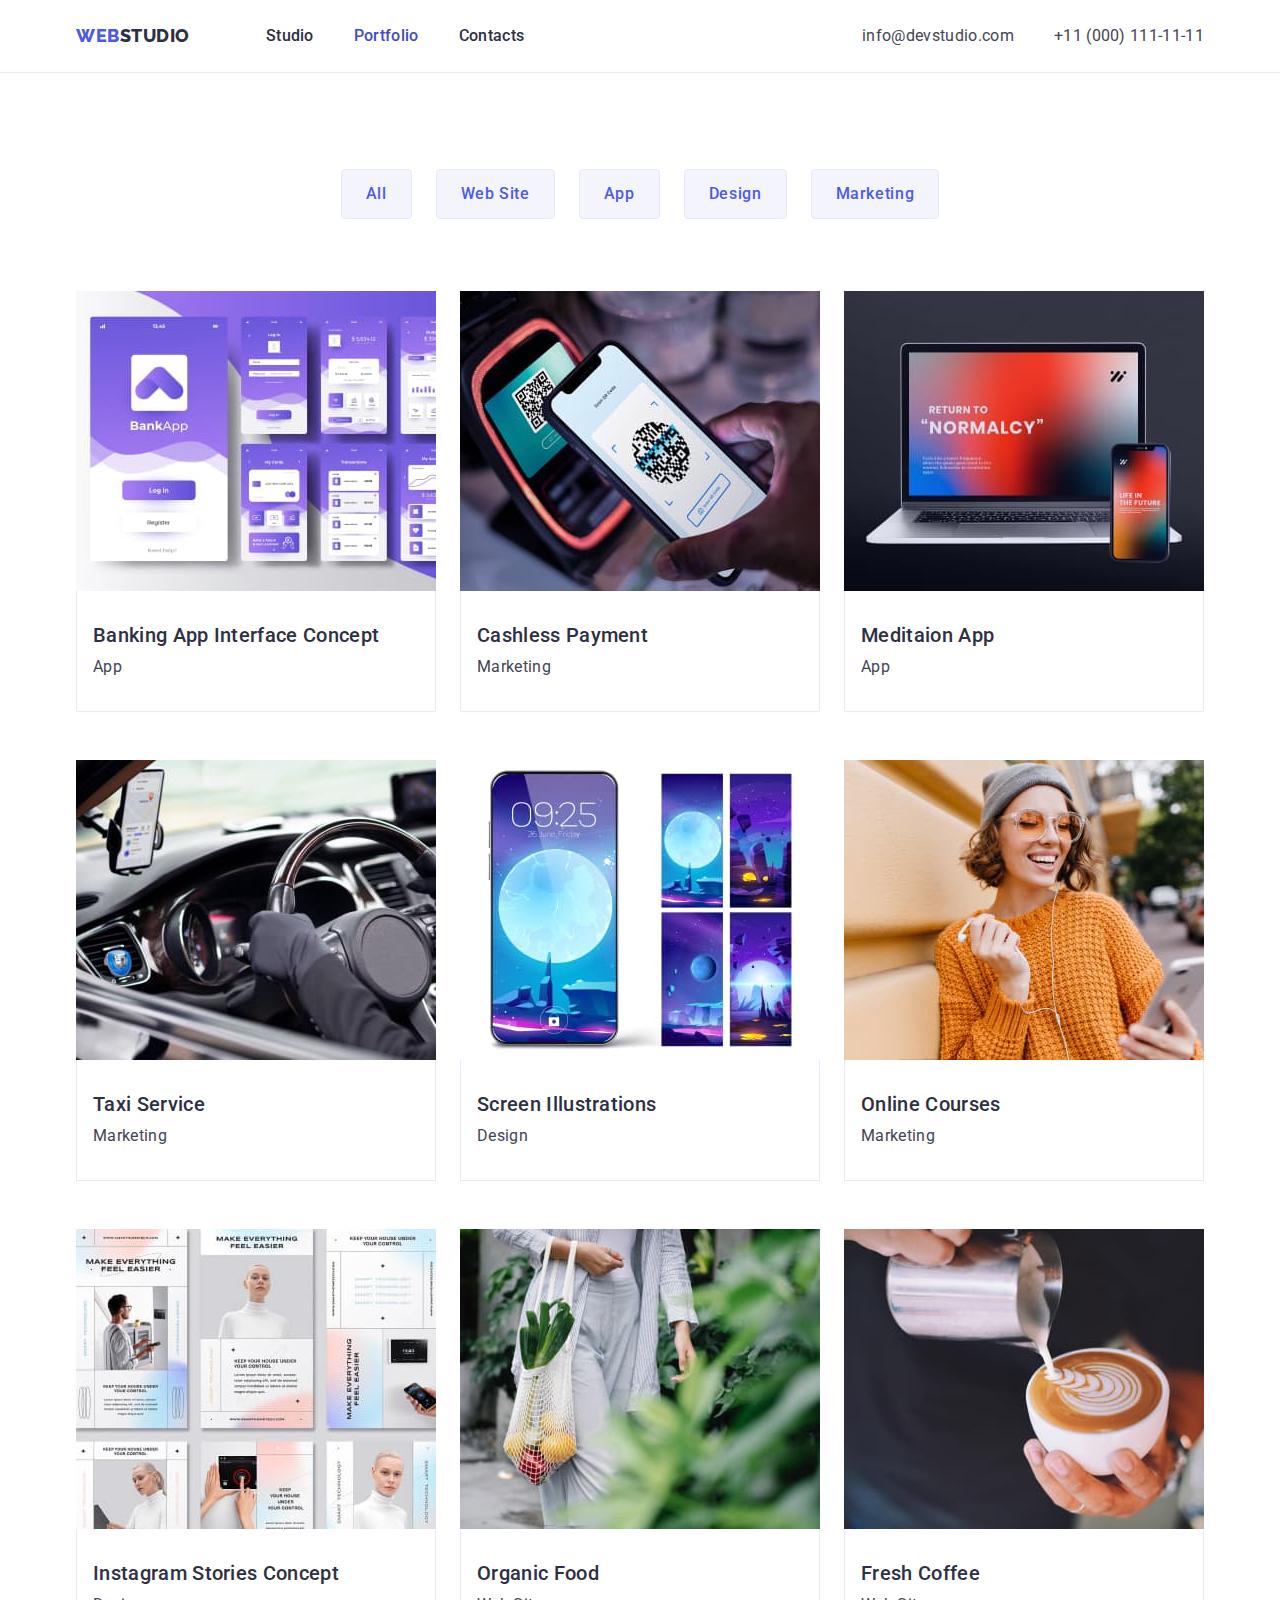
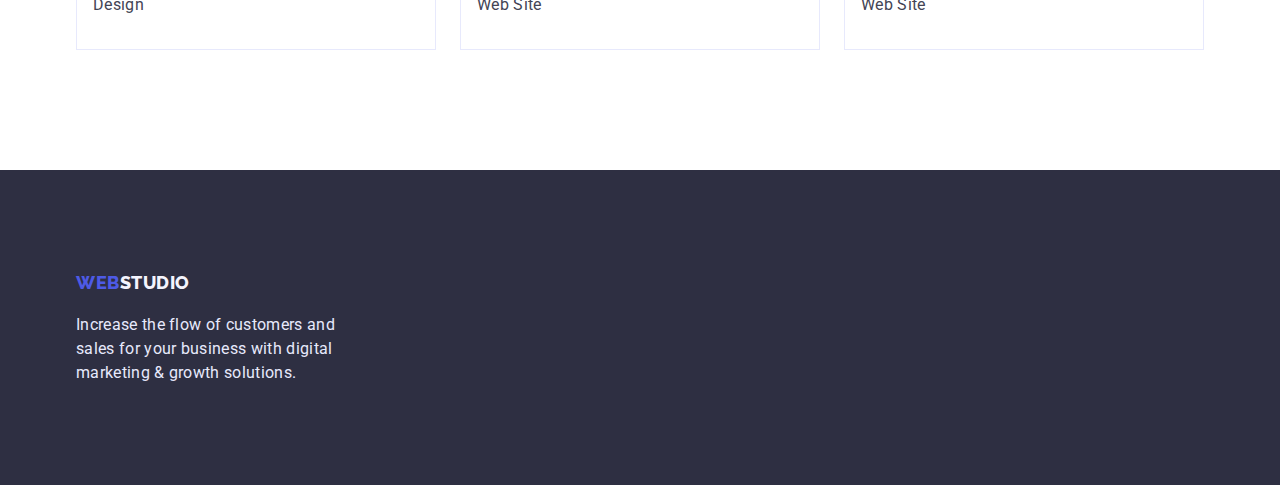
==== portfolio.html @ d82c8820 "Initial commit" ====
<!DOCTYPE html>
<html lang="en">
<head>
    <meta charset="UTF-8">
    <meta http-equiv="X-UA-Compatible" content="IE=edge">
    <meta name="viewport" content="width=device-width, initial-scale=1.0">
    <title>Document</title>
    <link href="https://fonts.googleapis.com/css2?family=Raleway:wght@800&family=Roboto:wght@400;500;700;900&display=swap" rel="stylesheet">
    <link rel="stylesheet" href="https://cdnjs.cloudflare.com/ajax/libs/modern-normalize/1.1.0/modern-normalize.min.css">
    <link rel="stylesheet" href="./css/styles.css">
</head>
<body>
  <header class="header">
    <div class="container header-contanier">
   <nav class="header-contanier">
     <a href="./index.html" class="logo">WEB<span class="logos">STUDIO</span></a>
     <ul class="site-nav list">
        <li class="site-nav-contanier"> <a href="./index.html" class="link">Studio</a></li>
        <li class="site-nav-contanier"> <a href="./portfolio.html" class="link current">Portfolio</a></li>
        <li class="site-nav-contanier"> <a href="" class="link">Contacts</a></li>
     </ul>
     </nav>
     <ul class="auth-nav header-contanier list">
        <li class="auth-nav-contanier"> <a href="mailto:info@devstudio.com" class="address">info@devstudio.com</a></li>
        <li> <a href="tel:+110001111111" class="address">+11 (000) 111-11-11</a></li>
     </ul>
    </div>
</header>
    <main>
      <section class="section-list">
         <div class="container">
        <h1 class="visually-hidden">Portfolio</h1>
        <ul class="button-lists list">
            <li>
                <button type="button" class="button-menu">All</button>
            </li>
            <li>
                <button type="button" class="button-menu">Web Site</button>
            </li>
            <li>
                <button type="button" class="button-menu" >App</button>
            </li>
            <li>
                <button type="button" class="button-menu">Design</button>
            </li>
            <li>
                <button type="button" class="button-menu">Marketing</button>
            </li>
        </ul>
        <ul class="section-work list ">
            <li class="section-but">
                <a href="" class="cards">
                <img class="cards-img" src="./images/img1.jpg" alt="photo interface" width="360"  >
             <div class="section-cards">
                <h2 class="section-tatle-next cards-text">Banking App Interface Concept</h2>
                <p class="featyre-lists cards-text">App</p>
             </div>   
            </a>
            </li>
            <li class="section-but">
                <a href="" class="cards">
                <img class="cards-img" src="./images/img2.jpg" alt="photo phone" width="360"  >
             <div class="section-cards">
                <h2 class="section-tatle-next cards-text">Cashless Payment</h2>
                <p class="featyre-lists cards-text">Marketing</p>
             </div>    
            </a>
            </li>
             <li class="section-but">
                <a href="" class="cards">
                 <img class="cards-img" src="./images/img3.jpg" alt="laptop" width="360">
              <div class="section-cards">
                 <h2 class="section-tatle-next cards-text">Meditaion App</h2>
                <p class="featyre-lists cards-text">App</p>
              </div>   
            </a>
            </li>
             <li class="section-but">
                <a href="" class="cards">
                 <img class="cards-img" src="./images/img4.jpg" alt="avto" width="360">
               <div class="section-cards">
                 <h2 class="section-tatle-next cards-text">Taxi Service</h2>
                <p class="featyre-lists cards-text">Marketing</p>
            </div>   
            </a>
            </li>
             <li class="section-but">
                <a href="" class="cards">
                 <img class="cards-img" src="./images/img5.jpg" alt="phone background" width="360">
               <div class="section-cards">
                 <h2 class="section-tatle-next cards-text">Screen Illustrations</h2>
                <p class="featyre-lists cards-text">Design</p>
               </div>    
            </a>
            </li>
             <li class="section-but">
                <a href="" class="cards">
                <img class="cards-img" src="./images/img6.jpg" alt="girl smiles" width="360">
               <div class="section-cards">
                <h2 class="section-tatle-next cards-text">Online Courses</h2>
                <p class="featyre-lists cards-text">Marketing</p>
               </div>    
            </a>
            </li>
             <li>
                <a href="" class="cards">
                <img class="cards-img" src="./images/img7.jpg" alt="instagram" width="360">
              <div class="section-cards">
                <h2 class="section-tatle-next cards-text">Instagram Stories Concept</h2>
                <p class="featyre-lists cards-text">Design</p>
              </div>    
            </a>
            </li>
             <li>
                <a href="" class="cards">
                <img class="cards-img" src="./images/img8.jpg" alt="bag of fruit" width="360">
                <div class="section-cards">  
                <h2 class="section-tatle-next cards-text">Organic Food</h2>
                <p class="featyre-lists cards-text">Web Site</p>
            </div>  
            </a>
            </li>
             <li>
                <a href="" class="cards">
                 <img class="cards-img" src="./images/img9.jpg" alt="making coffee" width="360">
                <div class="section-cards">
                 <h2 class="section-tatle-next cards-text">Fresh Coffee</h2>
                <p class="featyre-lists cards-text">Web Site</p>
               </div>    
            </a>
            </li>
          </ul>
         </div>
       </section>
    </main>
    <footer class="footer">
      <div class="container">
       <a href="./index.html" class="logo-footer">WEB<span class="logos-footer">STUDIO</span></a>
       <p class="footer-text footer-container">Increase the flow of customers and sales for your business with digital marketing & growth solutions.</p>
      </div>
   </footer>
</body>
</html>
---- css/styles.css ----
:root {
    --primary-text-color: #434455;
    --title-text-color: #2E2F42;
    --accent-color: #FFFFFF;
    --logo-color: #4D5AE5;
    --footer-color: #E7E9FC;
    --logos-color: #F4F4FD;
    --active-color: #404BBF;
    --primary-bc-color: #FFFFFF;
    --title-bg-color: #4D5AE5;
    --button-bg-color: #F4F4FD;
    --button-bcg-color:#404BBF;
    --hero-bg-color: #2E2F42;
}

h1, h2, h3, p {
    margin: 0;
}

ul {
    margin: 0;
    padding: 0;
}

img {
    display: block;
}

.list {
    list-style: none;
}

body {
    margin: 0;

    background-color: var(--primary-bc-color);
    color: var(--primary-text-color);
    font-family: 'Roboto', sans-serif;
    font-weight: 400; 
    font-size: 16px;
    line-height: 1.5;
    letter-spacing: 0.02em;
}

.container {
    width: 1158px;
    margin: 0 auto;
    padding-left: 15px;
    padding-right: 15px;
}

.header-contanier {
    display: flex;
    align-items: center;
}

.header {
    border-bottom: 1px solid #E7E9FC;
}

/* logo */

.logo {
    margin-right: 76px;

    color: var(--logo-color);
    font-family: 'Raleway', sans-serif;
    font-weight: 800;
    font-size: 18px;
    line-height: 1.33;
    letter-spacing: 0.03em;
    text-decoration: none;
}

.logos {
    
    color: var(--title-text-color);
    font-family: 'Raleway', sans-serif;
    font-weight: 800;
    font-size: 18px;
    line-height: 1.33;
    letter-spacing: 0.03em;
    text-decoration: none;

}

.logo-footer {
    color: var(--logo-color);
    font-family: 'Raleway', sans-serif;
    font-size: 18px;
     font-weight: 800;
    line-height: 1.17;
    letter-spacing: 0.03em;
    text-decoration: none;
}

.logos-footer {
    color: var(--logos-color);
    font-family: 'Raleway', sans-serif;
    font-weight: 800;
    font-size: 18px;
    line-height: 1.17;
    letter-spacing: 0.03em;
    text-decoration: none;
}

/* site-nav */

.site-nav {
    display: flex;
    align-items: center;
    padding-top: 24px;
    padding-bottom: 24px;

}

.site-nav-contanier:not(:last-child) {
    margin-right: 40px;
}

.site-nav .link {
    color: var(--title-text-color);
    font-weight: 500;
    text-decoration: none;
}

.site-nav .link:hover,
.site-nav .link:focus {
    color: var(--active-color);
}

.site-nav .link.current {
    color: var(--active-color);
}

.auth-nav {
    display: flex;
    align-items: center;
    margin-left: auto;
    padding-top: 24px;
    padding-bottom: 24px;
}

.auth-nav-contanier {
    margin-right: 40px;
}

.auth-nav .address{
    color: var(--primary-text-color);
    text-decoration: none;
}

.auth-nav .address:hover,
.auth-nav .address:focus {
    color: var(--active-color);
}


/* hero */

.hero {
    padding-top: 188px;
    padding-bottom: 188px;
    background-color: var(--hero-bg-color);
    text-align: center;
}

.hero-title {
    width: 496px;
    margin-bottom: 48px;
    margin-left: auto;
    margin-right: auto;
    
    color: var(--accent-color);
    font-weight: 700;
    font-size: 56px;
    line-height: 1.07;
    text-align: center;
}

/* section */

.visually-hidden {
    visibility: hidden;
    display: none;
}

.section {
    padding-top: 120px;
    padding-bottom: 120px;
}

.section-direction {
    padding-bottom: 120px;
}

.section-worker {
    padding-top: 120px;
    padding-bottom: 120px;

    background-color: var(--button-bg-color);
}

.section-title {
    margin-bottom: 72px;

    color: var(--title-text-color);
    font-weight: 700;
    font-size: 36px;
    line-height: 1.1;
    text-align: center;
}

.section-tatle-next {
    margin-bottom: 8px;

    color: var(--title-text-color);
    font-weight: 500;
    font-size: 20px;
    line-height: 1.2; 
    text-align: center;
}

.section-title-list {
    border: 1px solid #E7E9FC;
}

.section-worker-list {
    padding-top: 32px;
    padding-bottom: 32px;
    justify-content: center;
    gap: 24px;
    
    background: #FFFFFF;
    box-shadow: 0px 1px 6px rgba(46, 47, 66, 0.08), 0px 1px 1px rgba(46, 47, 66, 0.16), 0px 2px 1px rgba(46, 47, 66, 0.08);
    border-radius: 0px 0px 4px 4px;
}

.section-work {
    display: flex;
    flex-wrap: wrap;
    margin: 0;
    padding: 0;
    grid-gap: 48px 24px;
    justify-content: center;
    text-align: left;
}   

.section-cards {
    border-left: 1px solid #E7E9FC;
    border-bottom: 1px solid #E7E9FC;
    border-right: 1px solid #E7E9FC;
    padding-top: 32px;
    padding-bottom: 32px;
    padding-left: 16px;

}

.section-menu {
    display: flex;
}

.featyre-lists {
    text-align: center;
    color: var(--primary-text-color);
 }

 .section-list {
    padding-top: 96px;
    padding-bottom: 120px;
 }
 
.featyre-section {
    display: flex;
    gap: 24px;
    justify-content: center;
}

.featyre-text-title {
    text-align: left;
    color: var(--primary-text-color);
}

.featyre {
    display: flex;
    gap: 24px;
    justify-content: center;
}

.cards {
    text-decoration: none;
}

.cards-text {
    text-align: left;
}

/* button */

.hero-button {
    display: inline-block;
    padding: 14px 30px;
    box-shadow: 0px 4px 4px rgba(0, 0, 0, 0.15);
    border-radius: 4px;
    border: #4D5AE5;

    color: var(--accent-color);
    background-color: var(--title-bg-color);
   
    font-family: 'Roboto', sans-serif;
    font-weight: 500;
    font-size: 16px;
    line-height: 1.5;
    letter-spacing: 0.04em;
    text-align: center;
    cursor: pointer;  
}


.hero-button:hover,
.hero-button:focus {
    background-color: var(--button-bcg-color);
}

.button-lists {
    display: flex;
    justify-content: center;
    gap: 24px;
    margin-bottom: 72px;
}

.button-menu {
    border: 1px solid #E7E9FC;
    border-radius: 4px;
    padding: 12px 24px;

    color: var(--logo-color);
    background-color: var(--button-bg-color);
   
    font-family: 'Roboto', sans-serif;
    font-weight: 500;
    font-size: 16px;
    line-height: 1.5;
    letter-spacing: 0.04em;
    cursor: pointer;
    text-align: center;
}

.button-menu:hover,
.button-menu:focus {
    background-color: var(--button-bcg-color);
    color: var(--accent-color);
}

/* footer */

.footer {
    padding-top: 101.5px;
    padding-bottom: 100px;

    background-color: var(--hero-bg-color);
}

.footer-container {
    display: flex;
    justify-content: flex-start;
}

.footer-text {
    margin-top: 17.5px;
    width: 264px;
    text-align: left;

    color: var(--footer-color);
}
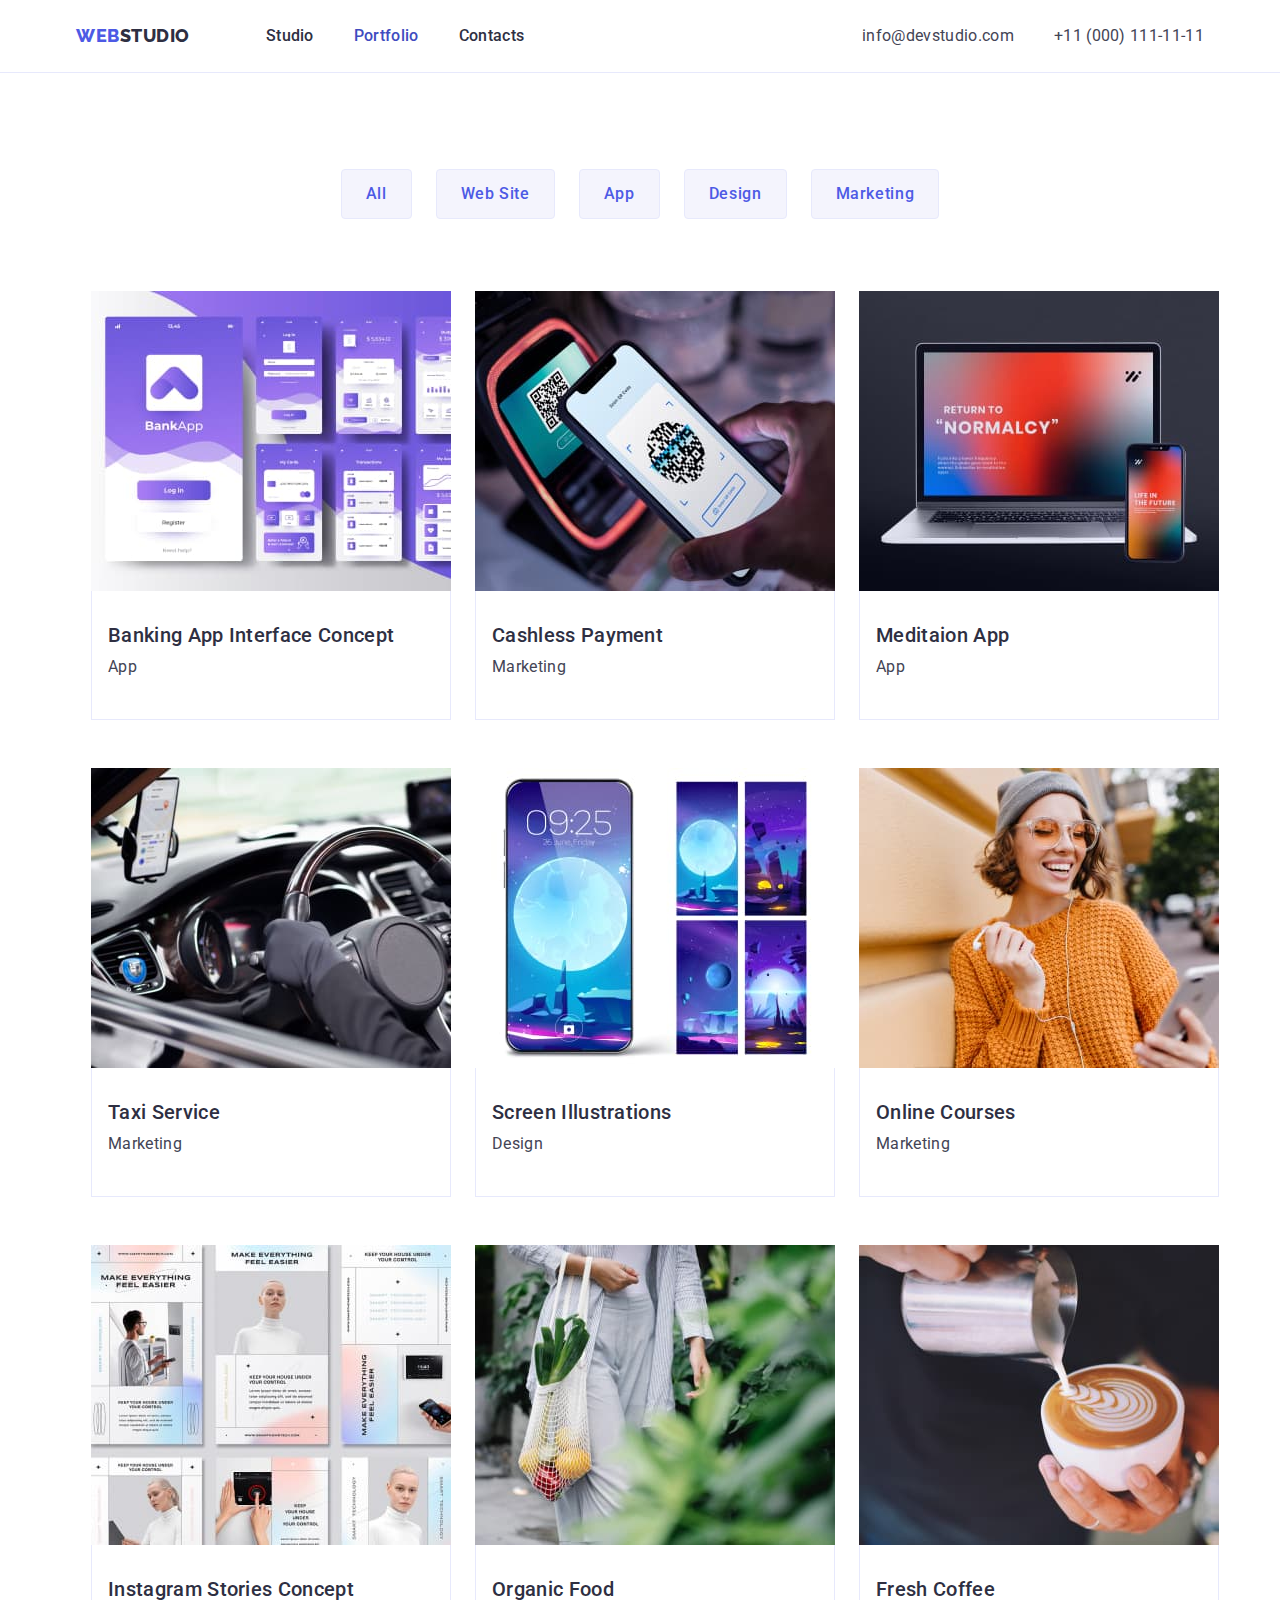
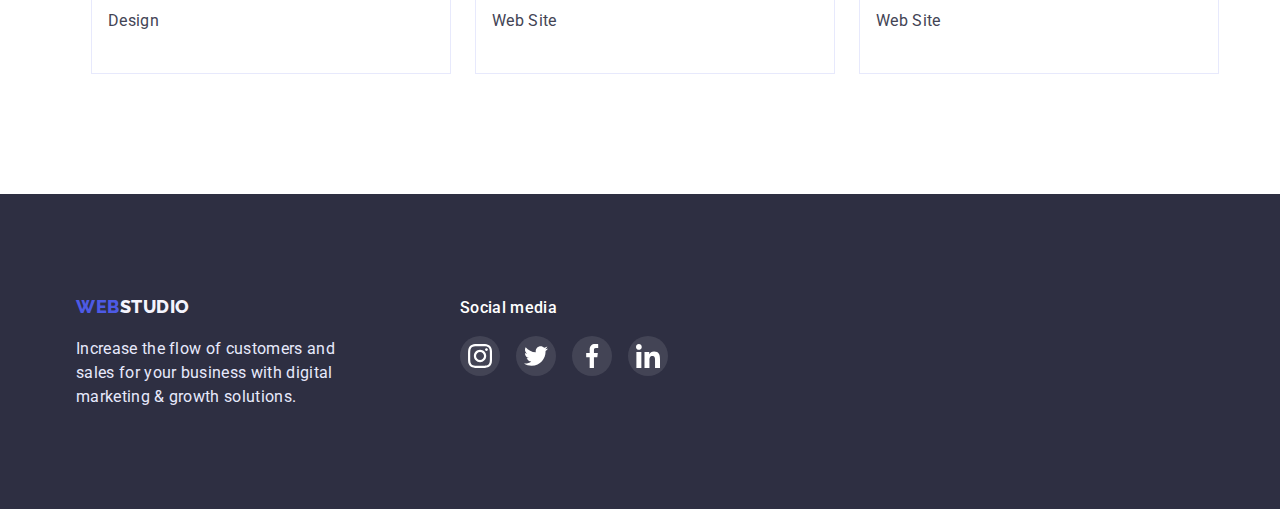
==== commit fcf4e75c: "svg" ====
--- a/portfolio.html
+++ b/portfolio.html
@@ -47,7 +47,7 @@
                 <button type="button" class="button-menu">Marketing</button>
             </li>
         </ul>
-        <ul class="section-work list ">
+        <ul class="section-work list">
             <li class="section-but">
                 <a href="" class="cards">
                 <img class="cards-img" src="./images/img1.jpg" alt="photo interface" width="360"  >
@@ -102,7 +102,7 @@
                </div>    
             </a>
             </li>
-             <li>
+             <li class="section-but">
                 <a href="" class="cards">
                 <img class="cards-img" src="./images/img7.jpg" alt="instagram" width="360">
               <div class="section-cards">
@@ -111,7 +111,7 @@
               </div>    
             </a>
             </li>
-             <li>
+             <li class="section-but">
                 <a href="" class="cards">
                 <img class="cards-img" src="./images/img8.jpg" alt="bag of fruit" width="360">
                 <div class="section-cards">  
@@ -120,7 +120,7 @@
             </div>  
             </a>
             </li>
-             <li>
+             <li class="section-but">
                 <a href="" class="cards">
                  <img class="cards-img" src="./images/img9.jpg" alt="making coffee" width="360">
                 <div class="section-cards">
@@ -135,9 +135,46 @@
     </main>
     <footer class="footer">
       <div class="container">
+        <div class="container-footer">
+        <div class="footer-container">
        <a href="./index.html" class="logo-footer">WEB<span class="logos-footer">STUDIO</span></a>
-       <p class="footer-text footer-container">Increase the flow of customers and sales for your business with digital marketing & growth solutions.</p>
+       <p class="footer-text">Increase the flow of customers and sales for your business with digital marketing & growth solutions.</p>
       </div>
-   </footer>
+       <div class="footer-container">
+      <p class="footer-social">Social media</p>
+      <ul class="footer-list list">
+        <li class="footer-list-next">
+          <a class="footer-link" href="">
+            <svg class="footer-svg" width="24" height="24">
+              <use class="footer-use" href="./images/icons.svg#instagram"></use>
+            </svg>
+          </a>
+        </li>
+        <li class="footer-list-next">
+          <a class="footer-link" href="">
+            <svg class="footer-svg" width="24" height="24">
+              <use class="footer-use" href="./images/icons.svg#twitter"></use>
+            </svg>
+          </a>
+        </li>
+        <li class="footer-list-next">
+          <a class="footer-link" href="">
+            <svg class="footer-svg" width="24" height="24">
+              <use class="footer-use" href="./images/icons.svg#facebook"></use>
+            </svg>
+          </a>
+        </li>
+        <li class="footer-list-next">
+          <a class="footer-link" href="">
+            <svg class="footer-svg" width="24" height="24">
+              <use class="footer-use" href="./images/icons.svg#linkedin"></use>
+            </svg>
+          </a>
+        </li>
+      </ul>
+    </div>
+  </div>
+    </div>
+  </footer>
 </body>
 </html>--- a/css/styles.css
+++ b/css/styles.css
@@ -165,6 +165,12 @@
     padding-bottom: 188px;
     background-color: var(--hero-bg-color);
     text-align: center;
+    background-image: linear-gradient(rgba(46, 47, 66, 0.7), rgba(46, 47, 66, 0.7)), 
+    url('../images/hero.jpg');
+    background-repeat: no-repeat;
+    background-size: cover;
+    width: 1440px;
+    margin: 0 auto;
 }
 
 .hero-title {
@@ -238,7 +244,13 @@
     border-radius: 0px 0px 4px 4px;
 }
 
+.section-gustomers {
+    padding-top: 120px;
+    padding-bottom: 120px;
+}
+
 .section-work {
+    width: 1158px;
     display: flex;
     flex-wrap: wrap;
     margin: 0;
@@ -247,6 +259,12 @@
     justify-content: center;
     text-align: left;
 }   
+
+.section-but:hover,
+.section-but:focus {
+    border: 1px solid #F4F4FD;
+    box-shadow: 0px 1px 6px rgba(46, 47, 66, 0.08), 0px 1px 1px rgba(46, 47, 66, 0.16), 0px 2px 1px rgba(46, 47, 66, 0.08);
+}
 
 .section-cards {
     border-left: 1px solid #E7E9FC;
@@ -262,15 +280,16 @@
     display: flex;
 }
 
-.featyre-lists {
-    text-align: center;
-    color: var(--primary-text-color);
- }
-
- .section-list {
+.section-list {
     padding-top: 96px;
     padding-bottom: 120px;
  }
+
+.featyre-lists {
+    text-align: center;
+    color: var(--primary-text-color);
+    margin-bottom: 8px;
+ }
  
 .featyre-section {
     display: flex;
@@ -279,8 +298,13 @@
 }
 
 .featyre-text-title {
+    width: 264px;
     text-align: left;
     color: var(--primary-text-color);
+}
+
+.featyre-text {
+    flex-basis: calc((100% - 3 * 24px) / 4);
 }
 
 .featyre {
@@ -354,6 +378,84 @@
     color: var(--accent-color);
 }
 
+/* icon */
+
+.section-title-icon {
+    width: 264px;
+    height: 112px;
+    display: flex;
+    background-color: #F4F4FD;
+    border-radius: 4px;
+    margin-bottom: 8px;
+    justify-content: center;
+    align-items: center; 
+    gap: 24px;
+}
+
+.featyre-icon {
+    display: flex;
+    width: 64px;
+    height: 64px; 
+}
+
+.featyre-worker-icon {
+    display: flex;
+    justify-content: center;
+    gap: 24px;
+}
+
+.featyre-lists-icon {
+    display: flex;
+    align-items: center;
+    justify-content: center;
+    width: 40px;
+    height: 40px;
+    border-radius: 50%;
+    background-color: var(--title-bg-color);
+}
+
+
+.featyre-lists-icon:hover,
+.featyre-lists-icon:focus {
+    background-color: #404BBF;
+}
+
+.featyre-li-icon {
+    fill: var(--button-bg-color);
+}
+
+.gustomers-list {
+    display: flex;
+    gap: 24px;
+}
+
+.gustomers-list-next {
+    display: flex;
+   
+    justify-content: center;
+    align-items: center;
+    width: 168px;
+    height: 88px;
+    border: 1px solid #8E8F99;
+    border-radius: 4px;
+}
+
+.gustomers-list-use {
+    fill: #8E8F99;
+}
+
+.gustomers-list-use:hover,
+.gustomers-list-use:focus {
+    fill: #404BBF;
+}
+
+.gustomers-list-next:hover,
+.gustomers-list-next:focus {
+    border: 1px solid #404BBF;
+    border-radius: 4px;
+}
+
+
 /* footer */
 
 .footer {
@@ -363,16 +465,50 @@
     background-color: var(--hero-bg-color);
 }
 
-.footer-container {
-    display: flex;
-    justify-content: flex-start;
-}
-
+.container-footer {
+    display: flex;
+    gap: 120px;
+}
 .footer-text {
-    margin-top: 17.5px;
     width: 264px;
     text-align: left;
-
+    margin-top: 17.5px;
     color: var(--footer-color);
 }
 
+.footer-social {
+    font-weight: 500;
+    font-size: 16px;
+    line-height: 1.5; 
+    color: rgba(255, 255, 255, 1);
+}
+
+.footer-list {
+    display: flex;
+    margin-top: 16px;
+    gap: 16px;
+}
+
+.footer-link {
+    display: flex;
+    justify-content: center;
+    align-items: center;
+    width: 40px;
+    height: 40px;
+    border-radius: 50%;
+    background-color: #434455;
+}
+
+.footer-use {
+    fill: #FFFFFF;
+}
+
+.footer-link:hover,
+.footer-link:focus {
+    background-color: #31D0AA;
+}
+
+.footer-use:hover,
+.footer-use:focus {
+    fill: #F4F4FD;
+}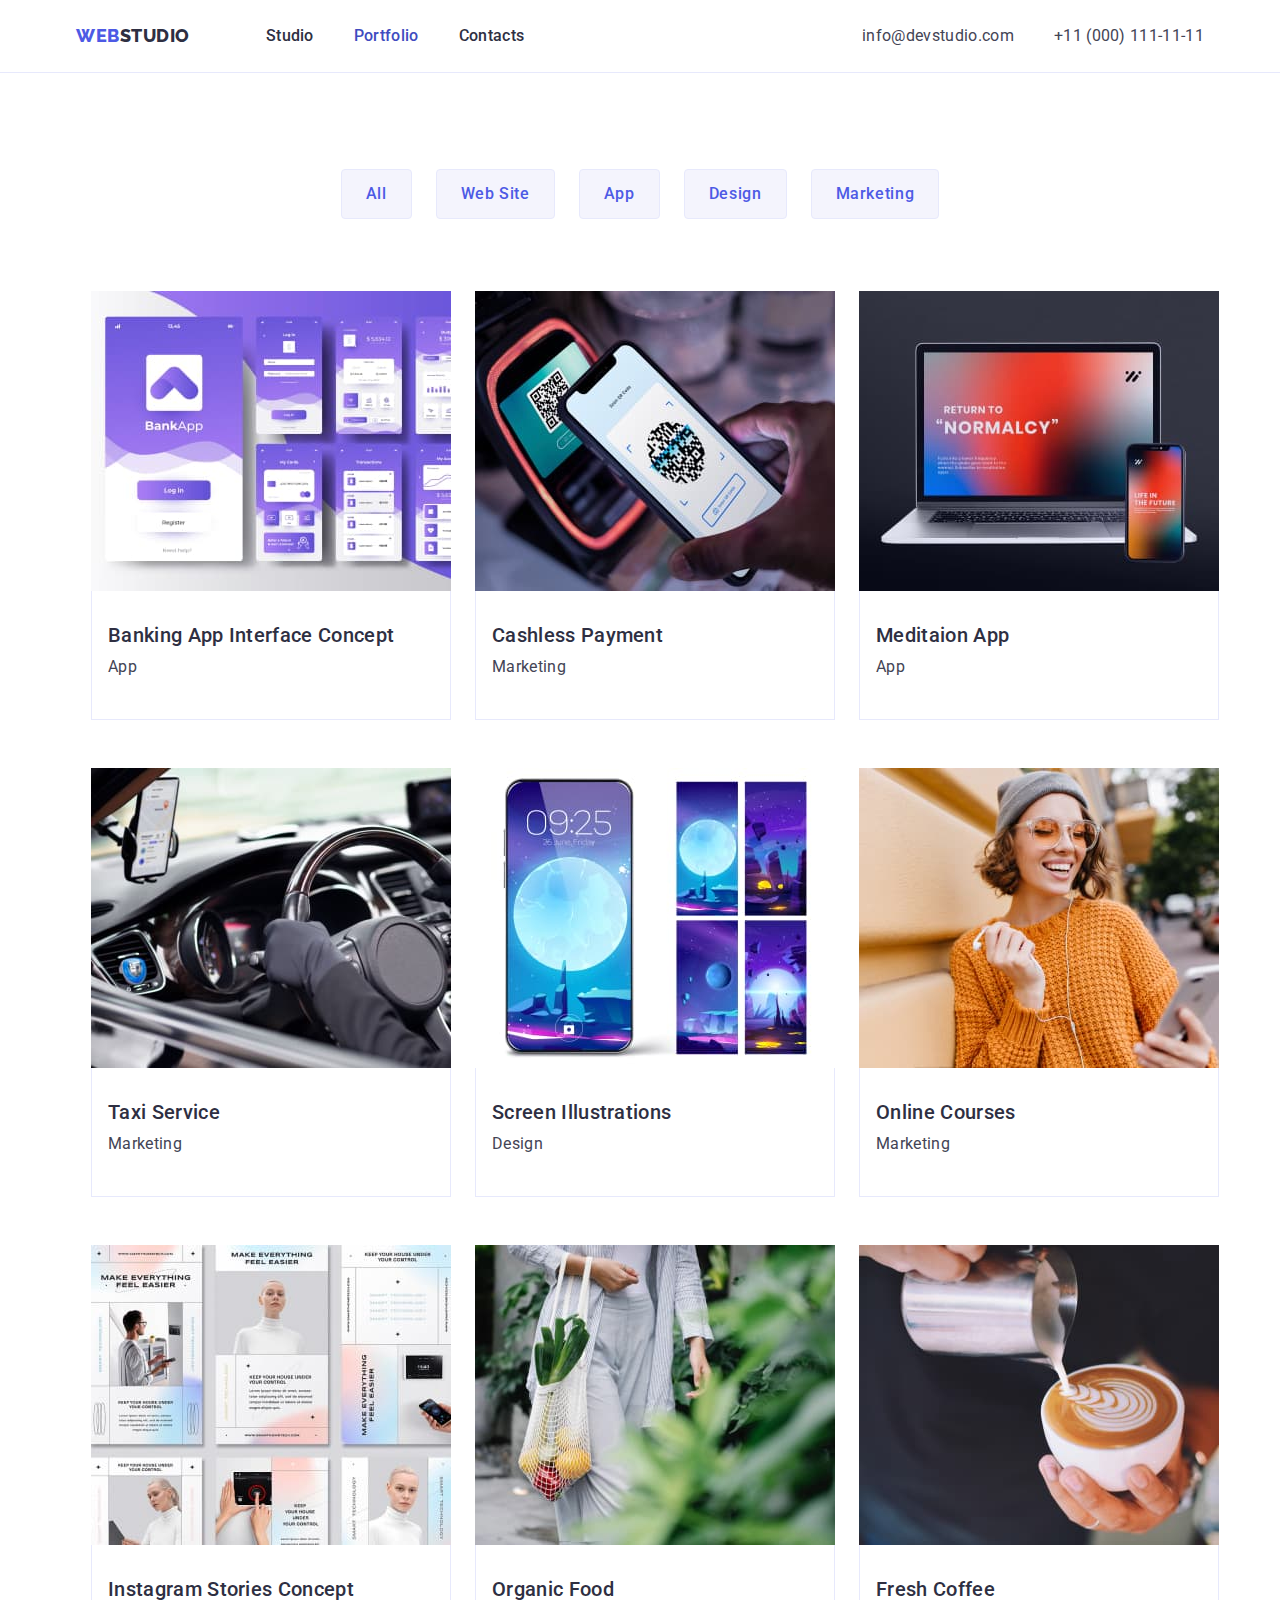
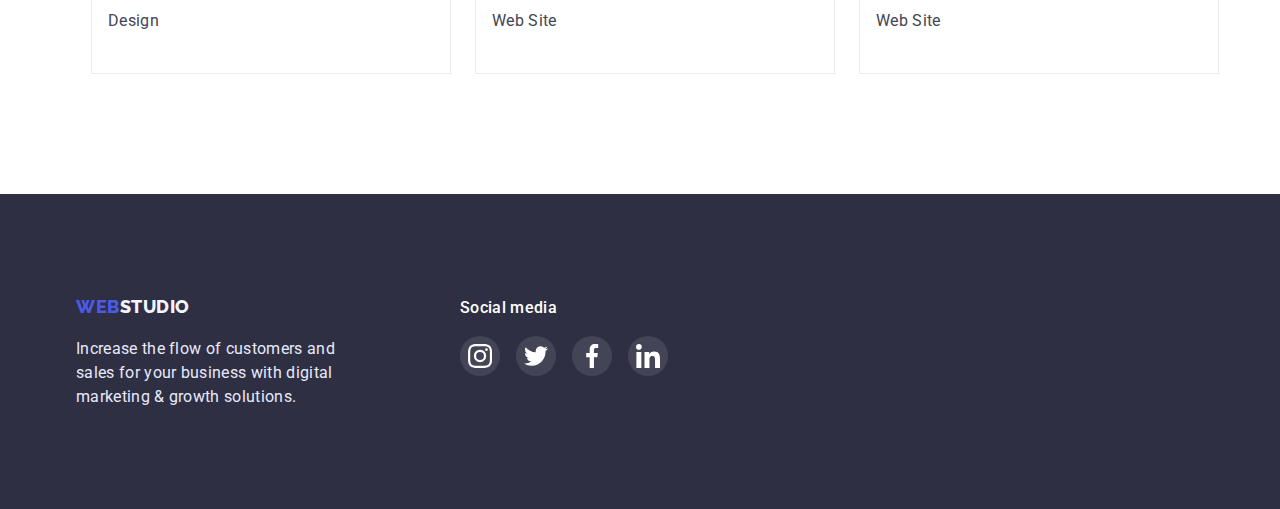
==== commit 03ab9d33: "svg" ====
--- a/portfolio.html
+++ b/portfolio.html
@@ -49,7 +49,7 @@
         </ul>
         <ul class="section-work list">
             <li class="section-but">
-                <a href="" class="cards">
+                <a class="cards" href="">
                 <img class="cards-img" src="./images/img1.jpg" alt="photo interface" width="360"  >
              <div class="section-cards">
                 <h2 class="section-tatle-next cards-text">Banking App Interface Concept</h2>
--- a/css/styles.css
+++ b/css/styles.css
@@ -260,12 +260,6 @@
     text-align: left;
 }   
 
-.section-but:hover,
-.section-but:focus {
-    border: 1px solid #F4F4FD;
-    box-shadow: 0px 1px 6px rgba(46, 47, 66, 0.08), 0px 1px 1px rgba(46, 47, 66, 0.16), 0px 2px 1px rgba(46, 47, 66, 0.08);
-}
-
 .section-cards {
     border-left: 1px solid #E7E9FC;
     border-bottom: 1px solid #E7E9FC;
@@ -319,6 +313,11 @@
 
 .cards-text {
     text-align: left;
+}
+
+.cards:hover,
+.cards:focus {
+    box-shadow: 0px 1px 6px rgba(46, 47, 66, 0.08), 0px 1px 1px rgba(46, 47, 66, 0.16), 0px 2px 1px rgba(46, 47, 66, 0.08);
 }
 
 /* button */
@@ -346,6 +345,7 @@
 .hero-button:hover,
 .hero-button:focus {
     background-color: var(--button-bcg-color);
+    box-shadow: 0px 4px 4px rgba(0, 0, 0, 0.15);
 }
 
 .button-lists {
@@ -376,6 +376,9 @@
 .button-menu:focus {
     background-color: var(--button-bcg-color);
     color: var(--accent-color);
+    box-shadow: 0px 4px 4px rgba(0, 0, 0, 0.15);
+    border: 1px solid #404BBF;
+
 }
 
 /* icon */
@@ -431,21 +434,23 @@
 
 .gustomers-list-next {
     display: flex;
-   
     justify-content: center;
     align-items: center;
     width: 168px;
     height: 88px;
     border: 1px solid #8E8F99;
     border-radius: 4px;
-}
-
-.gustomers-list-use {
-    fill: #8E8F99;
-}
-
-.gustomers-list-use:hover,
-.gustomers-list-use:focus {
+    fill: #AFB1B8;
+}
+
+
+.gustomers-list-next:hover .gustomers-list-use {
+    
+    fill: #404BBF;
+}
+
+.gustomers-list-next:focus .gustomers-list-use {
+    
     fill: #404BBF;
 }
 
